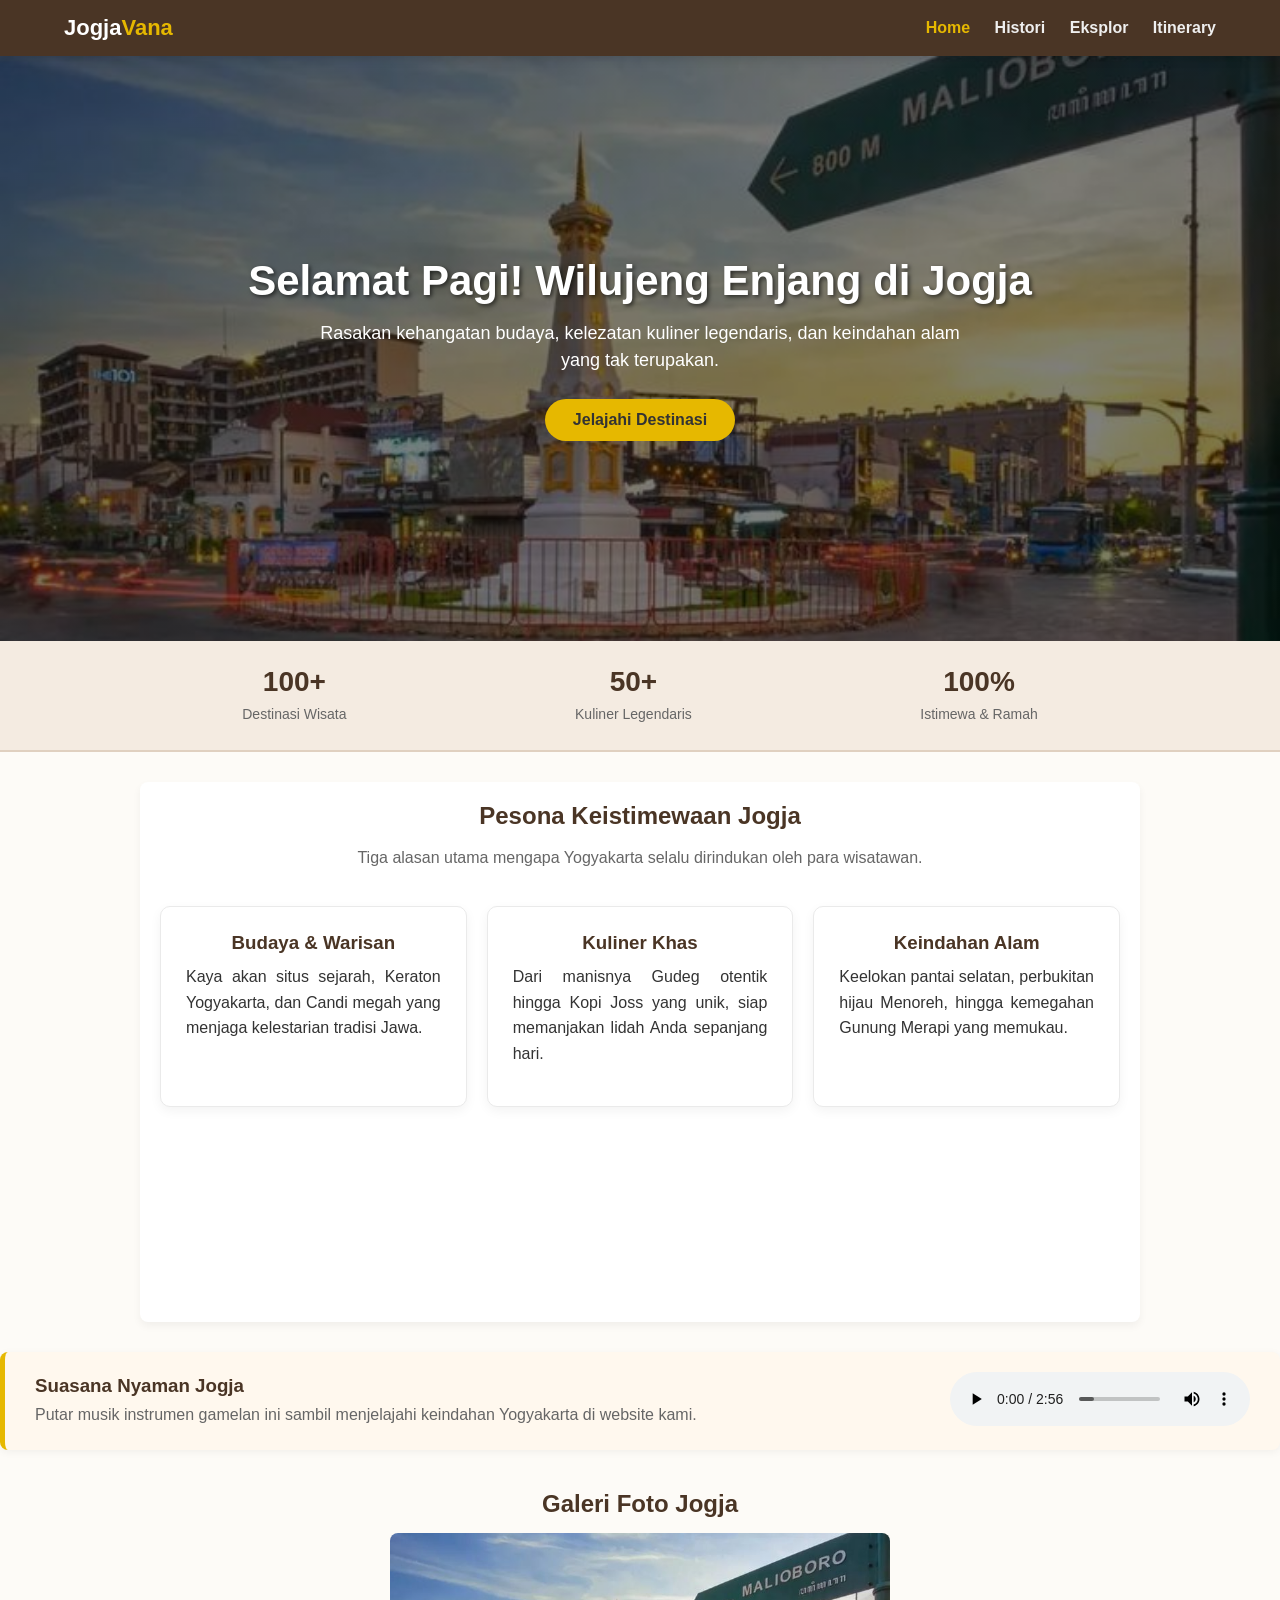
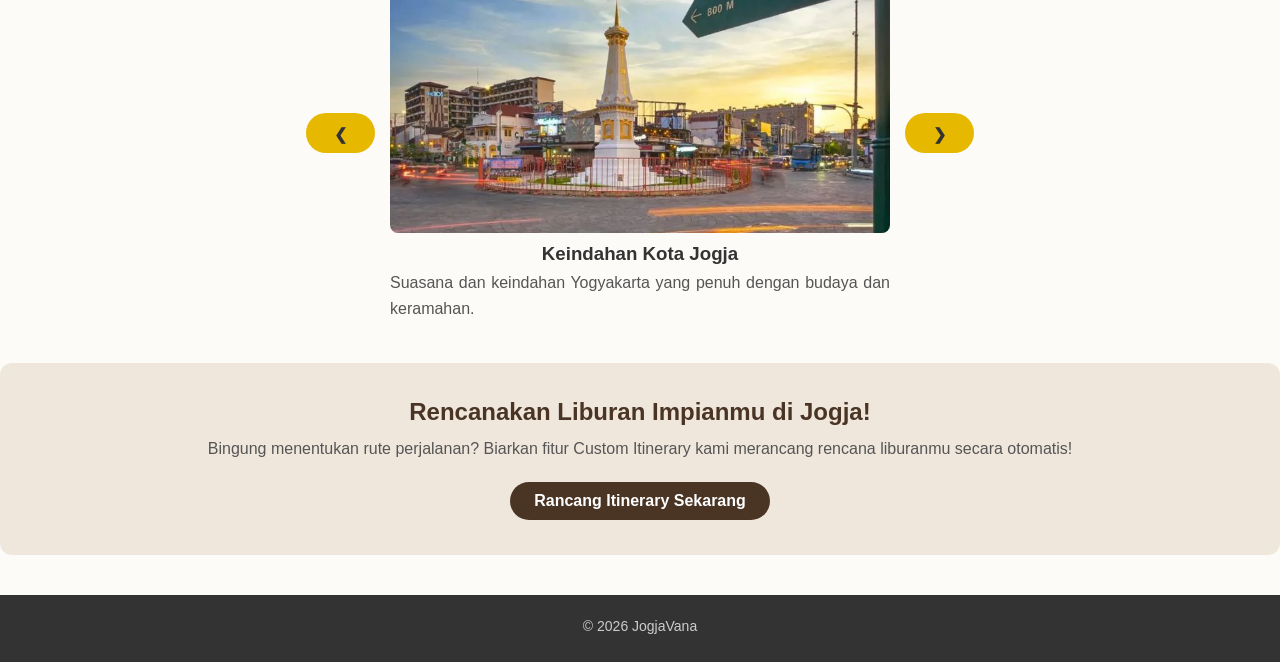
==== index.html @ e0a1c932 "Upload project jogjavana" ====
<!DOCTYPE html>
<html lang="id">
<head>
    <meta charset="UTF-8">
    <meta name="viewport" content="width=device-width, initial-scale=1.0">
    <title>Jogjavana - Beranda</title>
    <link rel="stylesheet" href="css/style.css">
</head>
<body>
    <header>
        <div class="logo">Jogja<span>Vana</span></div>
        <nav>
            <a href="index.html" class="active">Home</a>
            <a href="sejarah.html">Histori</a>
            <a href="eksplor.html">Eksplor</a>
            <a href="itinerary.html">Itinerary</a>
        </nav>
    </header>

    <section class="hero">
        <div class="hero-content">
           <h1 id="salamOtomatic">Selamat Datang di Jogja</h1>
            <p>Rasakan kehangatan budaya, kelezatan kuliner legendaris, dan keindahan alam yang tak terupakan.</p>
            <a href="eksplor.html" class="btn-primary">Jelajahi Destinasi</a>
        </div>
    </section>

    <section class="stats-bar">
        <div class="stat-item">
            <h3>100+</h3>
            <p>Destinasi Wisata</p>
        </div>
        <div class="stat-item">
            <h3>50+</h3>
            <p>Kuliner Legendaris</p>
        </div>
        <div class="stat-item">
            <h3>100%</h3>
            <p>Istimewa & Ramah</p>
        </div>
    </section>

    <main class="container">

    <section class="section-title" style="text-align: center;">
        <h2>Pesona Keistimewaan Jogja</h2>
        <p>Tiga alasan utama mengapa Yogyakarta selalu dirindukan oleh para wisatawan.</p>
    </section>

    <!-- Pembungkus Grid Kartu -->
    <div class="features-grid">
        <div class="feature-card" style="text-align: center;">
            <h3>Budaya & Warisan</h3>
            <p>Kaya akan situs sejarah, Keraton Yogyakarta, dan Candi megah yang menjaga kelestarian tradisi Jawa.</p>
        </div>

        <div class="feature-card" style="text-align: center;">
            <h3>Kuliner Khas</h3>
            <p>Dari manisnya Gudeg otentik hingga Kopi Joss yang unik, siap memanjakan lidah Anda sepanjang hari.</p>
        </div>

        <div class="feature-card" style="text-align: center;">
            <h3>Keindahan Alam</h3>
            <p>Keelokan pantai selatan, perbukitan hijau Menoreh, hingga kemegahan Gunung Merapi yang memukau.</p>
        </div>
    </div>

</main>

        <section class="audio-widget">
            <div class="audio-info">
                <h3>Suasana Nyaman Jogja</h3>
                <p align="center">Putar musik instrumen gamelan ini sambil menjelajahi keindahan Yogyakarta di website kami.</p>
            </div>
            <div class="audio-player">
                <audio controls>
                    <source src="assets/audio/gamelan.mp3" type="audio/mpeg">
                    Browser Anda tidak mendukung elemen audio.
                </audio>
            </div>
        </section>

<section class="slider-section" style="text-align: center; margin: 30px 0;">
    <h2>Galeri Foto Jogja</h2>

    <!-- Wrapper utama slider -->
    <div class="slider-wrapper" style="display: flex; align-items: center; justify-content: center; gap: 15px;">

        <!-- Tombol Kiri -->
        <button onclick="geserGambar(-1)" class="btn-primary" style="height: 40px;">❮</button>

        <div style="width: 100%; max-width: 500px;">
            <img id="sliderImage" src="jogja.jpg" alt="Foto Wisata"
                 style="width: 100%; height: 300px; object-fit: cover; border-radius: 8px; display: block;">

            <!-- biar g geser -->
            <div style="min-height: 90px; margin-top: 10px;">
                <h3 id="sliderTitle" style="margin: 5px 0;">Keindahan Kota Jogja</h3>
                <p id="sliderDescription" style="margin: 0; color: #555;">
                    Suasana dan keindahan Yogyakarta yang penuh dengan budaya dan keramahan.
                </p>
            </div>
        </div>

        <!-- Tombol Kanan -->
        <button onclick="geserGambar(1)" class="btn-primary" style="height: 40px;">❯</button>

    </div>
</section>
        <section class="cta-banner">
            <h2>Rencanakan Liburan Impianmu di Jogja!</h2>
            <p>Bingung menentukan rute perjalanan? Biarkan fitur Custom Itinerary kami merancang rencana liburanmu secara otomatis!</p>
            <a href="itinerary.html" class="btn-secondary">Rancang Itinerary Sekarang</a>
        </section>

    </main>

    <footer>
        <div class="footer-content">
            <p>&copy; 2026 JogjaVana</p>
        </div>
    </footer>
<script src="js/script.js"></script>
</body>
</html>
---- css/style.css ----
* {
    margin: 0;
    padding: 0;
    box-sizing: border-box;
    font-family: 'Segoe UI', Tahoma, Geneva, Verdana, sans-serif;
}

body {
    background-color: #Fdfbf7;
    color: #333;
}

header {
    background-color: #4A3525;
    padding: 15px 5%;
    display: flex;
    justify-content: space-between;
    align-items: center;
    box-shadow: 0 2px 10px rgba(0,0,0,0.15);
    position: sticky;
    top: 0;
    z-index: 100;
}

.logo {
    color: #FFF;
    font-size: 22px;
    font-weight: bold;
}

.logo span {
    color: #E6B800; /* Warna emas */
}

header nav a {
    color: #EFEFEF;
    text-decoration: none;
    margin-left: 20px;
    font-size: 16px;
    font-weight: 600;
    transition: color 0.3s;
}

header nav a:hover, header nav a.active {
    color: #E6B800;
}

.hero {
    background: linear-gradient(rgba(0, 0, 0, 0.5), rgba(0, 0, 0, 0.5)),
                url('../assets/images/jogja.jpg') center/cover no-repeat;
    height: 65vh;
    display: flex;
    justify-content: center;
    align-items: center;
    text-align: center;
    color: white;
    padding: 0 20px;
}

.hero-content h1 {
    font-size: 42px;
    margin-bottom: 15px;
    color: #FFF;
    text-shadow: 2px 2px 4px rgba(0,0,0,0.6);
}

.hero-content p {
    font-size: 18px;
    max-width: 650px;
    margin: 0 auto 25px auto;
    line-height: 1.5;
    text-align: center;
}

.btn-primary {
    background-color: #E6B800;
    color: #333;
    padding: 12px 28px;
    text-decoration: none;
    font-weight: bold;
    border-radius: 25px;
    transition: background 0.3s, transform 0.2s;
    display: inline-block;
}

.btn-primary:hover {
    background-color: #FFD700;
    transform: translateY(-3px);
}

.btn-secondary {
    background-color: #4A3525;
    color: white;
    padding: 10px 24px;
    text-decoration: none;
    font-weight: bold;
    border-radius: 20px;
    display: inline-block;
    transition: background 0.3s;
}

.btn-secondary:hover {
    background-color: #332419;
}

.stats-bar {
    background-color: #F4EBE1;
    display: flex;
    justify-content: space-around;
    padding: 25px 10%;
    border-bottom: 2px solid #E0D0C0;
    text-align: center;
}

.stat-item h3 {
    font-size: 28px;
    color: #4A3525;
    margin-bottom: 5px;
}

.stat-item p {
    font-size: 14px;
    color: #666;
    margin: 0;
}

main, .container {
    max-width: 1000px;
    margin: 30px auto;
    padding: 20px;
    background-color: white;
    border-radius: 8px;
    box-shadow: 0 4px 8px rgba(0,0,0,0.05);
    min-height: 60vh;
}

h1, h2 {
    color: #4A3525;
    margin-bottom: 15px;
    text-align: center;
}

p {
    line-height: 1.6;
    margin-bottom: 15px;
    text-align: justify;
}

.section-title {
    text-align: center;
    margin-bottom: 35px;
}

.section-title p {
    color: #666;
    text-align: center;
}

.features-grid {
    display: flex;
    gap: 20px;
    justify-content: space-between;
    margin-bottom: 40px;
}

.feature-card {
    background-color: #FFF;
    border: 1px solid #EAEAEA;
    padding: 25px;
    border-radius: 10px;
    text-align: center;
    flex: 1;
    box-shadow: 0 4px 12px rgba(0,0,0,0.05);
    transition: transform 0.3s, box-shadow 0.3s;
}

.feature-card:hover {
    transform: translateY(-8px);
    box-shadow: 0 8px 20px rgba(0,0,0,0.1);
}

.feature-card h3 {
    margin-bottom: 10px;
    color: #4A3525;
}

.audio-widget {
    background: #FFF8EE;
    border-left: 5px solid #E6B800;
    padding: 20px 30px;
    border-radius: 8px;
    display: flex;
    justify-content: space-between;
    align-items: center;
    margin-bottom: 40px;
    box-shadow: 0 2px 8px rgba(0,0,0,0.05);
}

.audio-info h3 {
    margin-bottom: 5px;
    color: #4A3525;
    text-align: left;
}

.audio-info p {
    color: #666;
    margin: 0;
    text-align: left;
}

.cta-banner {
    background-color: #EFE6DC;
    border-radius: 12px;
    padding: 35px;
    text-align: center;
    margin-bottom: 20px;
}

.cta-banner h2 {
    color: #4A3525;
    margin-bottom: 10px;
}

.cta-banner p {
    text-align: center;
    color: #555;
    margin-bottom: 20px;
}

.kumpulan-kartu {
    display: flex;
    flex-wrap: wrap;
    gap: 20px;
    justify-content: center;
}

.kartu {
    border: 1px solid #ddd;
    border-radius: 8px;
    width: 30%;
    padding: 15px;
    text-align: center;
    background-color: #fff;
    box-shadow: 0 2px 5px rgba(0,0,0,0.05);
}

.kartu img {
    width: 100%;
    height: 150px;
    object-fit: cover;
    border-radius: 5px;
    margin-bottom: 10px;
}

form {
    display: flex;
    flex-direction: column;
    max-width: 450px;
    margin: 0 auto;
    gap: 15px;
}

button {
    background-color: #4A3525;
    color: white;
    padding: 12px;
    border: none;
    border-radius: 5px;
    cursor: pointer;
    font-weight: bold;
    font-size: 16px;
    transition: background 0.3s;
}

button:hover {
    background-color: #332419;
}

#sliderImage {
    width: 100%;
    max-width: 600px;
    height: 350px;
    object-fit: cover;
    border-radius: 8px;
    margin-bottom: 10px;
}

.modal {
    display: none;
    position: fixed;
    top: 0;
    left: 0;
    width: 100%;
    height: 100%;
    background-color: rgba(0, 0, 0, 0.7);
    z-index: 1000;
    justify-content: center;
    align-items: center;
    overflow-y: auto;
    padding: 20px;
}

.modal-content {
    background-color: #fff;
    padding: 25px;
    border-radius: 10px;
    max-width: 650px;
    width: 100%;
    position: relative;
    max-height: 90vh;
    overflow-y: auto;
    box-shadow: 0 5px 15px rgba(0,0,0,0.3);
}

.close-btn {
    position: absolute;
    top: 15px;
    right: 20px;
    font-size: 28px;
    font-weight: bold;
    color: #4A3525;
    cursor: pointer;
}

.close-btn:hover {
    color: red;
}

.img-detail {
    width: 100%;
    height: 250px;
    object-fit: cover;
    border-radius: 8px;
    margin: 15px 0;
}

.info-detail {
    background-color: #fdfbf7;
    border-left: 4px solid #4A3525;
    padding: 12px;
    margin: 15px 0;
    border-radius: 4px;
}

.info-detail p {
    margin-bottom: 8px;
}

.search-bar {
    width: 100%;
    max-width: 500px;
    padding: 14px 20px;
    font-size: 16px;
    border: 2px solid #D1C2B4;
    border-radius: 30px;
    outline: none;
    transition: all 0.3s ease;
}

.search-bar:focus {
    border-color: #4A3525;
    box-shadow: 0 4px 12px rgba(74, 53, 37, 0.15);
}

.map-container {
    margin-top: 10px;
    border-radius: 8px;
    overflow: hidden;
    border: 1px solid #ccc;
}

footer {
    background-color: #333;
    color: white;
    text-align: center;
    padding: 20px 0;
    margin-top: 40px;
}

.footer-content p {
    text-align: center;
    margin-bottom: 5px;
    font-size: 14px;
    color: #ccc;
}

/* Tombol Melompat ke Kategori */
.sub-nav {
    display: flex;
    justify-content: center;
    gap: 10px;
    flex-wrap: wrap;
    margin-bottom: 35px;
    background-color: #F8F3ED;
    padding: 15px;
    border-radius: 8px;
}

.sub-btn {
    background-color: #FFF;
    color: #4A3525;
    text-decoration: none;
    padding: 8px 16px;
    border-radius: 20px;
    font-size: 14px;
    font-weight: bold;
    border: 1px solid #D1C2B4;
    transition: all 0.3s ease;
}

.sub-btn:hover {
    background-color: #4A3525;
    color: #FFF;
    border-color: #4A3525;
}

.badge {
    position: absolute;
    top: 10px;
    right: 10px;
    background-color: #E6B800;
    color: #333;
    font-size: 11px;
    font-weight: bold;
    padding: 4px 8px;
    border-radius: 4px;
}

.form-itinerary {
    display: flex;
    flex-direction: column;
    gap: 22px;
    max-width: 680px;
    margin: 0 auto;
    background-color: #F8F3ED;
    padding: 35px 40px;
    border-radius: 14px;
    border: 1px solid #E0D0C0;
    box-shadow: 0 6px 20px rgba(74, 53, 37, 0.06);
}

.form-group {
    display: flex;
    flex-direction: column;
    gap: 8px;
    text-align: left;
}

.form-group label {
    font-weight: 600;
    color: #4A3525;
    font-size: 15px;
}

/* Mempercantik kotak input & select di dalam form */
.form-itinerary select,
.form-itinerary input[type="number"] {
    width: 100%;
    padding: 12px 16px;
    background-color: #FFFFFF;
    border: 1px solid #D1C2B4;
    border-radius: 8px; /* Bikin sudut kotaknya melengkung rapi */
    font-size: 15px;
    color: #333;
    outline: none;
    transition: all 0.3s ease;
}

/* Efek saat kotak input/select diklik (Fokus) */
.form-itinerary select:focus,
.form-itinerary input[type="number"]:focus {
    border-color: #4A3525;
    box-shadow: 0 0 0 3px rgba(74, 53, 37, 0.12);
}

/* Mempercantik tombol submit di dalam form itinerary */
.form-itinerary button[type="submit"] {
    background-color: #E6B800;
    color: #333;
    padding: 14px;
    font-size: 16px;
    font-weight: bold;
    border: none;
    border-radius: 8px;
    cursor: pointer;
    margin-top: 10px;
    transition: background 0.3s, transform 0.2s, box-shadow 0.2s;
    box-shadow: 0 4px 12px rgba(230, 184, 0, 0.3);
}

.form-itinerary button[type="submit"]:hover {
    background-color: #FFD700;
    transform: translateY(-2px);
    box-shadow: 0 6px 15px rgba(230, 184, 0, 0.4);
}

.hasil-itinerary {
    margin-top: 40px;
    padding-top: 25px;
    border-top: 2px dashed #E0D0C0;
}

.hasil-itinerary h3 {
    text-align: center;
    color: #4A3525;
    margin-bottom: 25px;
}

.hari-box {
    background-color: #FFFFFF;
    border-left: 5px solid #E6B800;
    padding: 20px;
    border-radius: 8px;
    margin-bottom: 20px;
    box-shadow: 0 3px 10px rgba(0,0,0,0.05);
}

.hari-box h4 {
    color: #4A3525;
    margin-bottom: 12px;
    font-size: 18px;
    text-align: left;
}

.hari-box ul {
    list-style-type: none;
    padding-left: 0;
}

.hari-box ul li {
    padding: 8px 0;
    border-bottom: 1px solid #F0F0F0;
    color: #444;
    text-align: left;
}

.hari-box ul li:last-child {
    border-bottom: none;
}

.budget-box {
    background-color: #4A3525;
    color: #FFF;
    padding: 18px 20px;
    border-radius: 8px;
    text-align: center;
    margin-top: 20px;
}

.budget-box p {
    color: #FFF;
    margin: 0;
    text-align: center;
}


input[type="number"] {
    padding: 12px;
    border: 1px solid #ccc;
    border-radius: 5px;
    font-size: 14px;
}

/* Hero Sejarah */
.hero-sejarah {
    background: linear-gradient(rgba(74, 53, 37, 0.75), rgba(74, 53, 37, 0.85)), url('../assets/images/candi\ prambanan.jpg') center/cover no-repeat;
    color: #FFF;
    padding: 70px 20px;
    text-align: center;
    margin-bottom: 40px;
}

.hero-sejarah h1 {
    font-size: 32px;
    margin-bottom: 12px;
    color: #E6B800;
}

.hero-sejarah p {
    font-size: 16px;
    max-width: 700px;
    margin: 0 auto;
    line-height: 1.6;
}

/* Highlight Cards */
.info-card-grid {
    display: grid;
    grid-template-columns: repeat(auto-fit, minmax(250px, 1fr));
    gap: 20px;
    margin-bottom: 50px;
}

.info-card {
    background-color: #FFF8EE;
    border: 1px solid #E0D0C0;
    border-radius: 10px;
    padding: 25px 20px;
    text-align: center;
    box-shadow: 0 4px 10px rgba(0,0,0,0.03);
    transition: transform 0.3s ease;
}

.info-card:hover {
    transform: translateY(-5px);
}

.card-icon {
    font-size: 36px;
    margin-bottom: 10px;
}

.info-card h3 {
    color: #4A3525;
    margin-bottom: 10px;
}

.info-card p {
    font-size: 14px;
    color: #555;
    line-height: 1.5;
}

/* Timeline Vertical */
.timeline-section {
    margin-bottom: 60px;
}

.timeline {
    position: relative;
    max-width: 800px;
    margin: 40px auto 0 auto;
}

.timeline::after {
    content: '';
    position: absolute;
    width: 4px;
    background-color: #E6B800;
    top: 0;
    bottom: 0;
    left: 50%;
    margin-left: -2px;
}

.timeline-item {
    padding: 10px 30px;
    position: relative;
    width: 50%;
    box-sizing: border-box;
}

.timeline-item.left {
    left: 0;
    text-align: right;
}

.timeline-item.right {
    left: 50%;
    text-align: left;
}

.timeline-dot {
    position: absolute;
    width: 16px;
    height: 16px;
    right: -8px;
    background-color: #4A3525;
    border: 3px solid #E6B800;
    top: 20px;
    border-radius: 50%;
    z-index: 1;
}

.timeline-item.right .timeline-dot {
    left: -8px;
}

.timeline-content {
    padding: 20px;
    background-color: #FFFFFF;
    border-radius: 8px;
    border: 1px solid #E0D0C0;
    box-shadow: 0 4px 12px rgba(0,0,0,0.05);
}

.timeline-date {
    display: inline-block;
    font-weight: bold;
    color: #E6B800;
    background-color: #4A3525;
    padding: 4px 10px;
    border-radius: 4px;
    font-size: 12px;
    margin-bottom: 10px;
}

.timeline-content h3 {
    color: #4A3525;
    margin-bottom: 8px;
    font-size: 18px;
}

.timeline-content p {
    color: #555;
    font-size: 14px;
    line-height: 1.5;
}

/* Video Player Wrapper */
.video-section {
    background-color: #F8F3ED;
    padding: 40px 20px;
    border-radius: 12px;
    border: 1px solid #E0D0C0;
    margin-bottom: 50px;
}

.video-wrapper {
    max-width: 750px;
    margin: 25px auto 0 auto;
    background-color: #000;
    border-radius: 10px;
    overflow: hidden;
    box-shadow: 0 8px 20px rgba(0,0,0,0.15);
}

.video-wrapper video {
    width: 100%;
    height: auto;
    display: block;
}

.video-caption {
    background-color: #FFFFFF;
    padding: 15px 20px;
    text-align: left;
    border-top: 2px solid #E6B800;
}

.video-caption p {
    color: #4A3525;
    font-size: 14px;
    margin: 0;
    line-height: 1.5;
}

/* Responsif untuk Layar HP/Tablet */
@media (max-width: 768px) {
    .timeline::after {
        left: 20px;
    }

    .timeline-item {
        width: 100%;
        padding-left: 50px;
        padding-right: 10px;
    }

    .timeline-item.left,
    .timeline-item.right {
        left: 0;
        text-align: left;
    }

    .timeline-dot,
    .timeline-item.right .timeline-dot {
        left: 10px;
    }
}
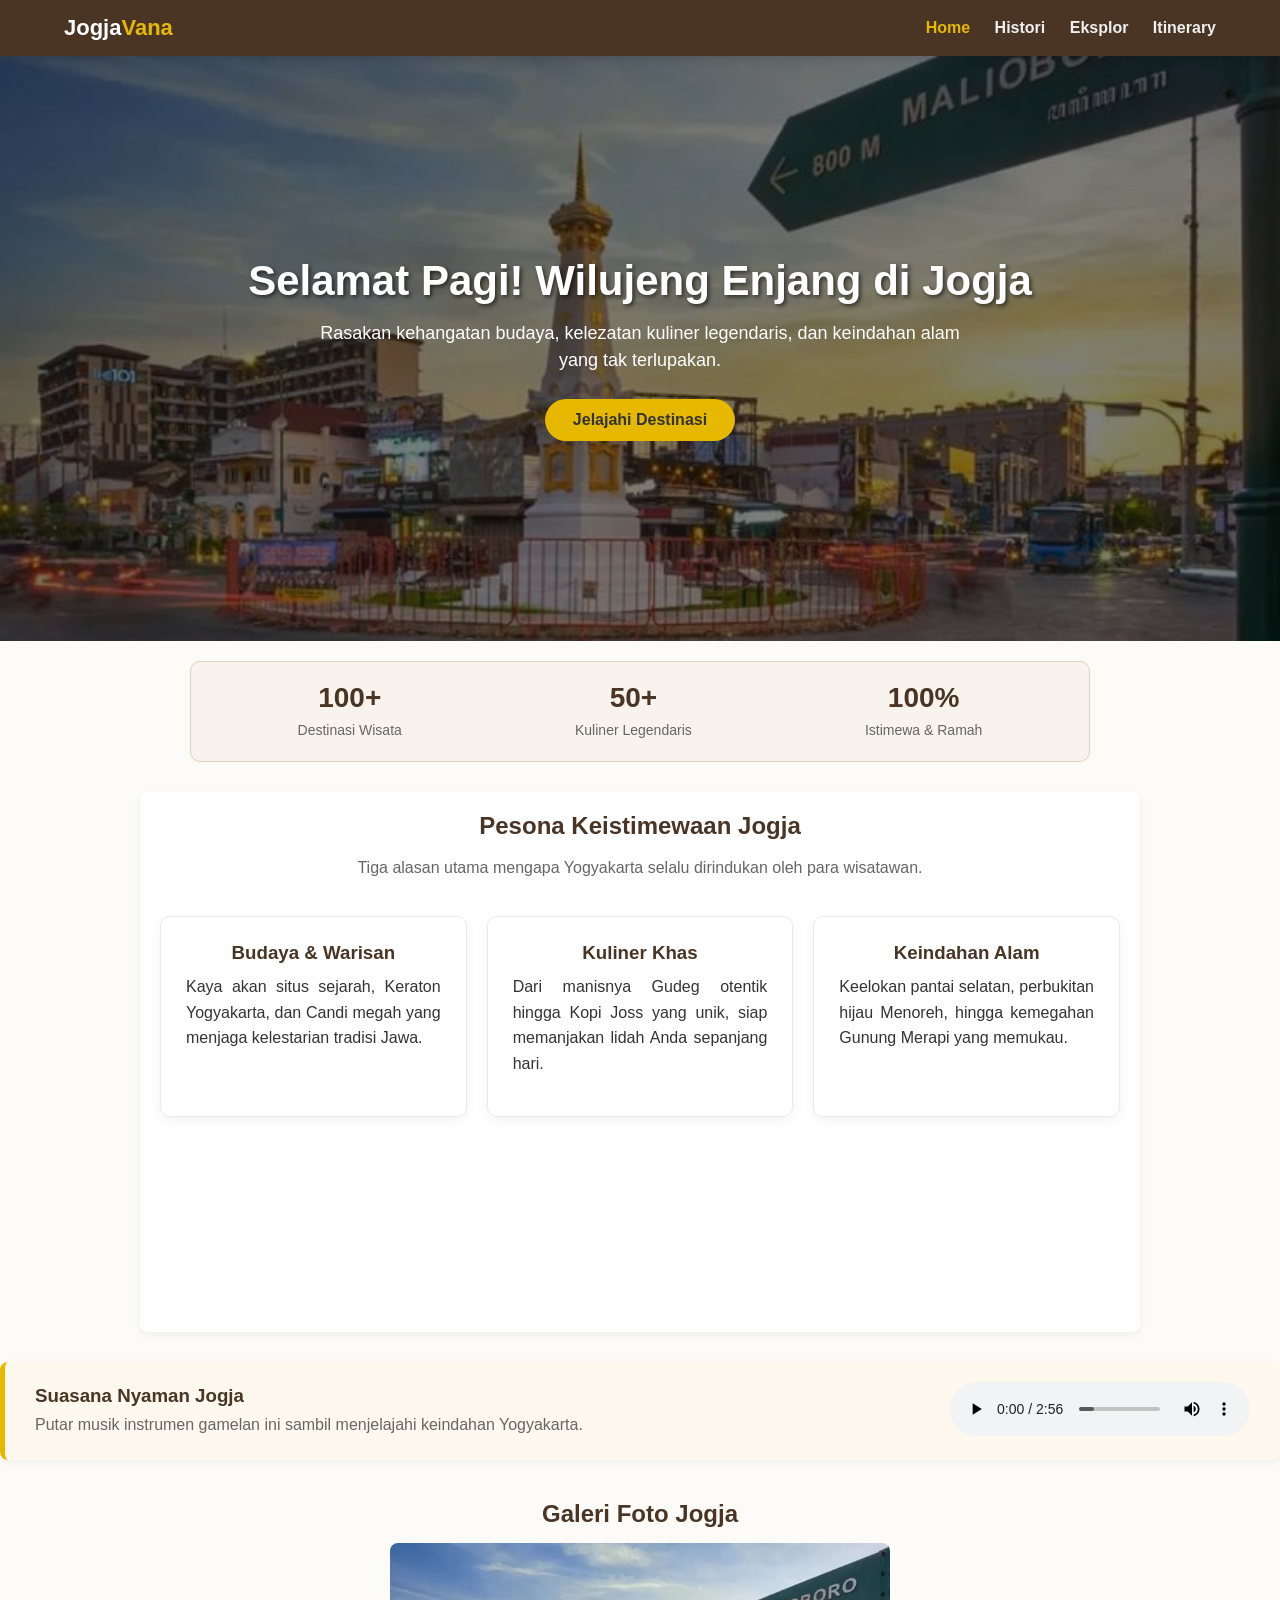
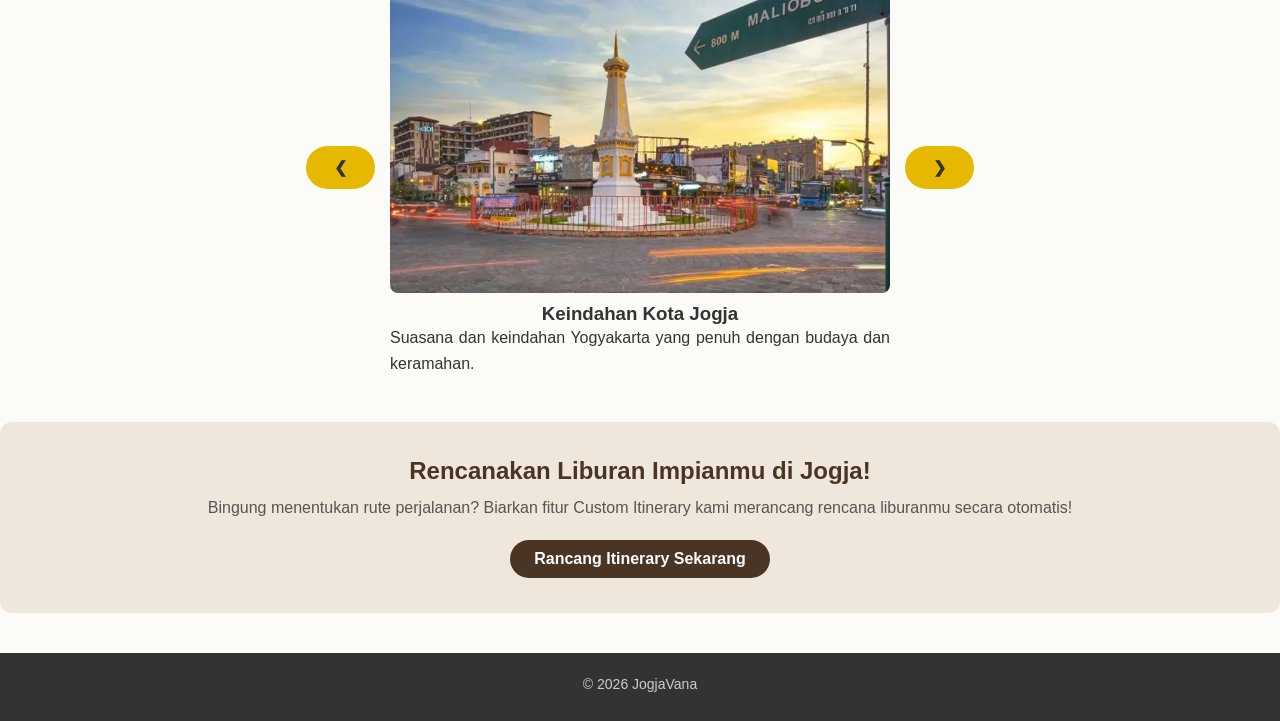
==== commit 7fd105af: "mobile" ====
--- a/index.html
+++ b/index.html
@@ -3,13 +3,21 @@
 <head>
     <meta charset="UTF-8">
     <meta name="viewport" content="width=device-width, initial-scale=1.0">
-    <title>Jogjavana - Beranda</title>
+    <title>JogjaVana - Beranda</title>
     <link rel="stylesheet" href="css/style.css">
 </head>
 <body>
     <header>
         <div class="logo">Jogja<span>Vana</span></div>
-        <nav>
+
+        <!-- Tombol Hamburger untuk Mobile -->
+        <div class="menu-toggle" id="mobile-menu" onclick="toggleMenu()">
+            <span></span>
+            <span></span>
+            <span></span>
+        </div>
+
+        <nav id="nav-menu">
             <a href="index.html" class="active">Home</a>
             <a href="sejarah.html">Histori</a>
             <a href="eksplor.html">Eksplor</a>
@@ -19,8 +27,8 @@
 
     <section class="hero">
         <div class="hero-content">
-           <h1 id="salamOtomatic">Selamat Datang di Jogja</h1>
-            <p>Rasakan kehangatan budaya, kelezatan kuliner legendaris, dan keindahan alam yang tak terupakan.</p>
+            <h1 id="salamOtomatic">Selamat Datang di Jogja</h1>
+            <p>Rasakan kehangatan budaya, kelezatan kuliner legendaris, dan keindahan alam yang tak terlupakan.</p>
             <a href="eksplor.html" class="btn-primary">Jelajahi Destinasi</a>
         </div>
     </section>
@@ -41,85 +49,76 @@
     </section>
 
     <main class="container">
+        <section class="section-title" style="text-align: center;">
+            <h2>Pesona Keistimewaan Jogja</h2>
+            <p>Tiga alasan utama mengapa Yogyakarta selalu dirindukan oleh para wisatawan.</p>
+        </section>
 
-    <section class="section-title" style="text-align: center;">
-        <h2>Pesona Keistimewaan Jogja</h2>
-        <p>Tiga alasan utama mengapa Yogyakarta selalu dirindukan oleh para wisatawan.</p>
+        <!-- Pembungkus Grid Kartu -->
+        <div class="features-grid">
+            <div class="feature-card" style="text-align: center;">
+                <h3>Budaya & Warisan</h3>
+                <p>Kaya akan situs sejarah, Keraton Yogyakarta, dan Candi megah yang menjaga kelestarian tradisi Jawa.</p>
+            </div>
+
+            <div class="feature-card" style="text-align: center;">
+                <h3>Kuliner Khas</h3>
+                <p>Dari manisnya Gudeg otentik hingga Kopi Joss yang unik, siap memanjakan lidah Anda sepanjang hari.</p>
+            </div>
+
+            <div class="feature-card" style="text-align: center;">
+                <h3>Keindahan Alam</h3>
+                <p>Keelokan pantai selatan, perbukitan hijau Menoreh, hingga kemegahan Gunung Merapi yang memukau.</p>
+            </div>
+        </div>
+    </main>
+
+    <section class="audio-widget">
+        <div class="audio-info">
+            <h3>Suasana Nyaman Jogja</h3>
+            <p style="text-align: center;">Putar musik instrumen gamelan ini sambil menjelajahi keindahan Yogyakarta.</p>
+        </div>
+        <div class="audio-player">
+            <audio controls>
+                <source src="assets/audio/gamelan.mp3" type="audio/mpeg">
+                Browser Anda tidak mendukung elemen audio.
+            </audio>
+        </div>
     </section>
 
-    <!-- Pembungkus Grid Kartu -->
-    <div class="features-grid">
-        <div class="feature-card" style="text-align: center;">
-            <h3>Budaya & Warisan</h3>
-            <p>Kaya akan situs sejarah, Keraton Yogyakarta, dan Candi megah yang menjaga kelestarian tradisi Jawa.</p>
+    <section class="slider-section" style="text-align: center; margin: 30px 0;">
+        <h2>Galeri Foto Jogja</h2>
+
+        <!-- Wrapper utama slider -->
+        <div class="slider-wrapper">
+            <!-- Tombol Kiri -->
+            <button onclick="geserGambar(-1)" class="btn-primary">❮</button>
+
+            <div class="slider-container-img">
+                <img id="sliderImage" src="assets/images/jogja.jpg" alt="Foto Wisata">
+                <div class="slider-caption">
+                    <h3 id="sliderTitle">Keindahan Kota Jogja</h3>
+                    <p id="sliderDescription">Suasana dan keindahan Yogyakarta yang penuh dengan budaya dan keramahan.</p>
+                </div>
+            </div>
+
+            <!-- Tombol Kanan -->
+            <button onclick="geserGambar(1)" class="btn-primary">❯</button>
         </div>
+    </section>
 
-        <div class="feature-card" style="text-align: center;">
-            <h3>Kuliner Khas</h3>
-            <p>Dari manisnya Gudeg otentik hingga Kopi Joss yang unik, siap memanjakan lidah Anda sepanjang hari.</p>
-        </div>
-
-        <div class="feature-card" style="text-align: center;">
-            <h3>Keindahan Alam</h3>
-            <p>Keelokan pantai selatan, perbukitan hijau Menoreh, hingga kemegahan Gunung Merapi yang memukau.</p>
-        </div>
-    </div>
-
-</main>
-
-        <section class="audio-widget">
-            <div class="audio-info">
-                <h3>Suasana Nyaman Jogja</h3>
-                <p align="center">Putar musik instrumen gamelan ini sambil menjelajahi keindahan Yogyakarta di website kami.</p>
-            </div>
-            <div class="audio-player">
-                <audio controls>
-                    <source src="assets/audio/gamelan.mp3" type="audio/mpeg">
-                    Browser Anda tidak mendukung elemen audio.
-                </audio>
-            </div>
-        </section>
-
-<section class="slider-section" style="text-align: center; margin: 30px 0;">
-    <h2>Galeri Foto Jogja</h2>
-
-    <!-- Wrapper utama slider -->
-    <div class="slider-wrapper" style="display: flex; align-items: center; justify-content: center; gap: 15px;">
-
-        <!-- Tombol Kiri -->
-        <button onclick="geserGambar(-1)" class="btn-primary" style="height: 40px;">❮</button>
-
-        <div style="width: 100%; max-width: 500px;">
-            <img id="sliderImage" src="jogja.jpg" alt="Foto Wisata"
-                 style="width: 100%; height: 300px; object-fit: cover; border-radius: 8px; display: block;">
-
-            <!-- biar g geser -->
-            <div style="min-height: 90px; margin-top: 10px;">
-                <h3 id="sliderTitle" style="margin: 5px 0;">Keindahan Kota Jogja</h3>
-                <p id="sliderDescription" style="margin: 0; color: #555;">
-                    Suasana dan keindahan Yogyakarta yang penuh dengan budaya dan keramahan.
-                </p>
-            </div>
-        </div>
-
-        <!-- Tombol Kanan -->
-        <button onclick="geserGambar(1)" class="btn-primary" style="height: 40px;">❯</button>
-
-    </div>
-</section>
-        <section class="cta-banner">
-            <h2>Rencanakan Liburan Impianmu di Jogja!</h2>
-            <p>Bingung menentukan rute perjalanan? Biarkan fitur Custom Itinerary kami merancang rencana liburanmu secara otomatis!</p>
-            <a href="itinerary.html" class="btn-secondary">Rancang Itinerary Sekarang</a>
-        </section>
-
-    </main>
+    <section class="cta-banner">
+        <h2>Rencanakan Liburan Impianmu di Jogja!</h2>
+        <p>Bingung menentukan rute perjalanan? Biarkan fitur Custom Itinerary kami merancang rencana liburanmu secara otomatis!</p>
+        <a href="itinerary.html" class="btn-secondary">Rancang Itinerary Sekarang</a>
+    </section>
 
     <footer>
         <div class="footer-content">
             <p>&copy; 2026 JogjaVana</p>
         </div>
     </footer>
-<script src="js/script.js"></script>
+
+    <script src="js/script.js"></script>
 </body>
 </html>
--- a/css/style.css
+++ b/css/style.css
@@ -767,4 +767,186 @@
     .timeline-item.right .timeline-dot {
         left: 10px;
     }
+}
+
+@media (max-width: 768px) {
+    /* Atur ulang container utama atau form agar tidak terpotong */
+    .form-itinerary {
+        max-width: 100% !important;
+        padding: 20px 15px !important;
+        margin: 15px;
+        box-sizing: border-box;
+    }
+
+    /* Penyesuaian ukuran font form agar tidak terlalu besar di HP */
+    .form-group label {
+        font-size: 14px;
+    }
+
+    /* Mencegah auto-zoom yang mengganggu di browser HP (iOS) */
+    .form-itinerary select,
+    .form-itinerary input[type="number"] {
+        font-size: 16px;
+        padding: 10px 12px;
+    }
+
+    /* Jika ada galeri/grid katalog wisata, ubah jadi 1 kolom ke bawah */
+    .grid-destinasi,
+    .catalog-container,
+    .card-container {
+        grid-template-columns: 1fr !important;
+        gap: 15px;
+        padding: 10px;
+    }
+
+    /* Penyesuaian ukuran judul utama agar pas di layar kecil */
+    h1 {
+        font-size: 24px !important;
+    }
+
+    h2 {
+        font-size: 20px !important;
+    }
+}
+
+/* Untuk layar HP yang ukurannya lebih kecil lagi (maksimal 480px) */
+@media (max-width: 480px) {
+    body {
+        padding: 0;
+    }
+
+    .form-itinerary {
+        padding: 15px 10px !important;
+        border-radius: 8px;
+    }
+
+    /* Tombol utama dibuat selebar layar biar gampang dipencet */
+    .form-itinerary button[type="submit"] {
+        padding: 12px;
+        font-size: 15px;
+    }
+}
+
+/* ==========================================
+   NAVBAR & HAMBURGER MENU MOBILE
+   ========================================== */
+.menu-toggle {
+    display: none;
+    flex-direction: column;
+    cursor: pointer;
+    gap: 5px;
+}
+
+.menu-toggle span {
+    width: 28px;
+    height: 3px;
+    background-color: #ffffff;
+    border-radius: 2px;
+    transition: 0.3s ease;
+}
+
+/* Penyesuaian Grid & Tampilan Utama */
+.features-grid {
+    display: grid;
+    grid-template-columns: repeat(3, 1fr);
+    gap: 20px;
+    margin: 30px 0;
+}
+
+.stats-bar {
+    display: flex;
+    justify-content: space-around;
+    background: #F8F3ED;
+    padding: 20px;
+    margin: 20px auto;
+    max-width: 900px;
+    border-radius: 10px;
+    border: 1px solid #E0D0C0;
+}
+
+.slider-wrapper {
+    display: flex;
+    align-items: center;
+    justify-content: center;
+    gap: 15px;
+    padding: 0 15px;
+}
+
+.slider-container-img {
+    width: 100%;
+    max-width: 500px;
+}
+
+.slider-container-img img {
+    width: 100%;
+    height: 250px;
+    object-fit: cover;
+    border-radius: 8px;
+    display: block;
+}
+
+/* ==========================================
+   MEDIA QUERY RESPONSIF UNTUK HP (MAX 768px)
+   ========================================== */
+@media (max-width: 768px) {
+    /* Munculkan Hamburger Menu di HP */
+    .menu-toggle {
+        display: flex;
+    }
+
+    /* Ubah Navigasi jadi Menu Dropdown Buka-Tutup */
+    header nav {
+        display: none; /* Sembunyikan secara default */
+        flex-direction: column;
+        position: absolute;
+        top: 100%;
+        left: 0;
+        width: 100%;
+        background-color: #4A3525; /* Warna tema kayu */
+        padding: 15px 0;
+        box-shadow: 0 6px 15px rgba(0, 0, 0, 0.2);
+        z-index: 1000;
+        text-align: center;
+    }
+
+    /* Class tambahan untuk memunculkan menu via JavaScript */
+    header nav.active-nav {
+        display: flex !important;
+    }
+
+    header nav a {
+        padding: 12px 0;
+        font-size: 16px;
+        display: block;
+        border-bottom: 1px solid rgba(255, 255, 255, 0.05);
+    }
+
+    /* Statistik bar disusun menurun ke bawah */
+    .stats-bar {
+        flex-direction: column;
+        gap: 15px;
+        text-align: center;
+        margin: 15px;
+    }
+
+    /* Fitur grid jadi 1 kolom */
+    .features-grid {
+        grid-template-columns: 1fr;
+        padding: 0 15px;
+    }
+
+    /* Slider foto disusun vertikal agar tombol tidak terpotong di HP */
+    .slider-wrapper {
+        flex-direction: column;
+        gap: 10px;
+    }
+
+    .slider-wrapper button {
+        width: 100%;
+        height: 45px;
+    }
+
+    .slider-container-img img {
+        height: 200px;
+    }
 }
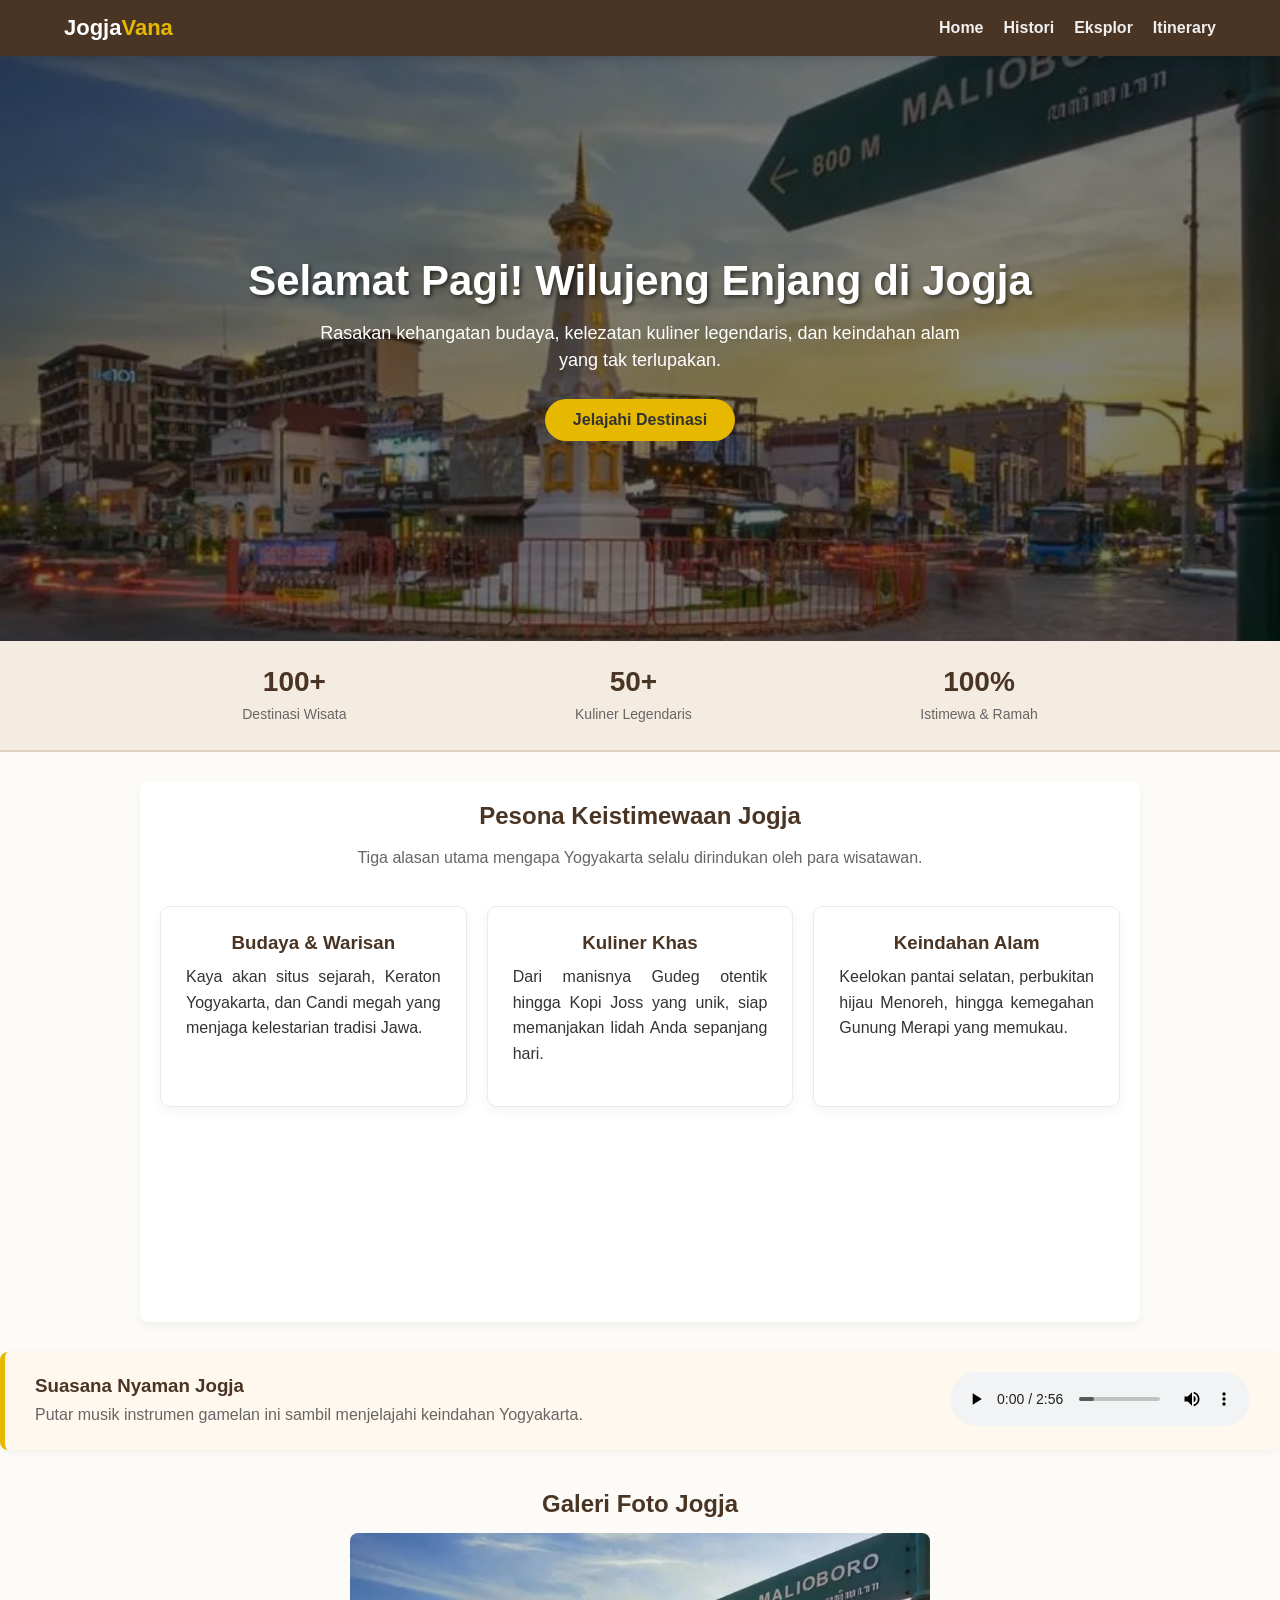
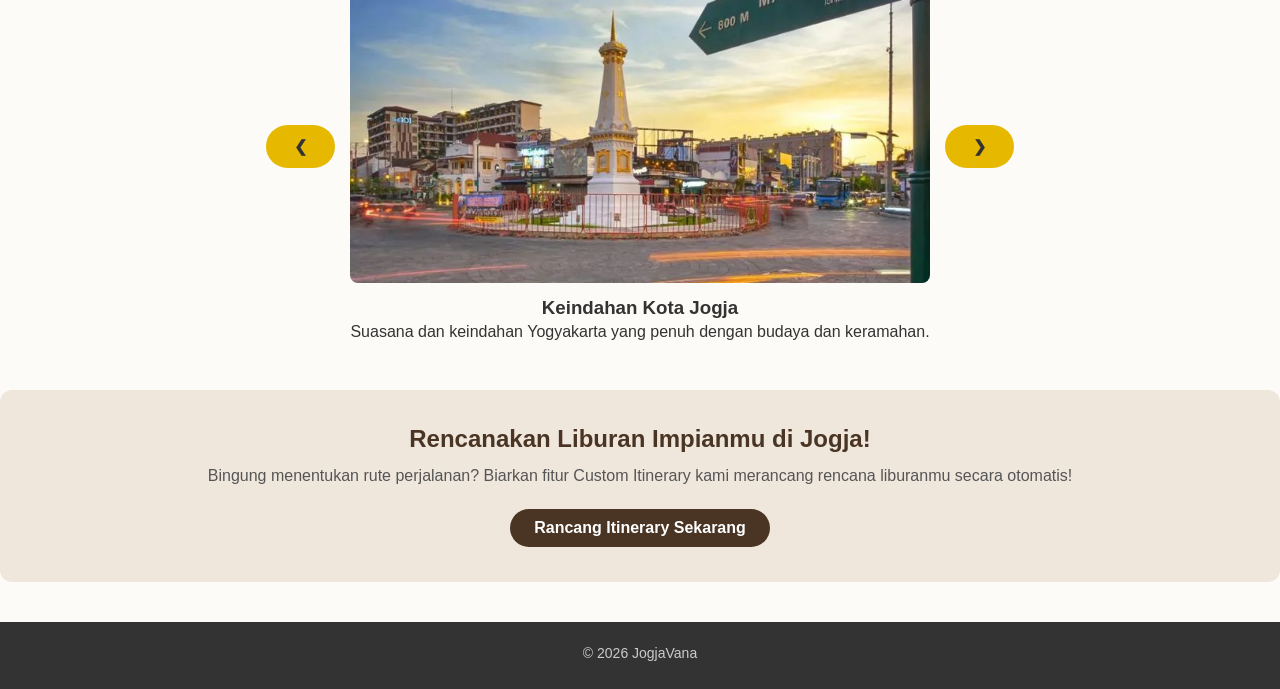
==== commit bc6a73b9: "css lgi" ====
--- a/index.html
+++ b/index.html
@@ -8,23 +8,22 @@
 </head>
 <body>
     <header>
-        <div class="logo">Jogja<span>Vana</span></div>
+    <div class="logo">Jogja<span>Vana</span></div>
 
-        <!-- Tombol Hamburger untuk Mobile -->
-        <div class="menu-toggle" id="mobile-menu" onclick="toggleMenu()">
-            <span></span>
-            <span></span>
-            <span></span>
-        </div>
+    <!-- Tombol Hamburger (Wajib ada di setiap file HTML) -->
+    <div class="menu-toggle" id="mobile-menu" onclick="toggleMenu()">
+        <span></span>
+        <span></span>
+        <span></span>
+    </div>
 
-        <nav id="nav-menu">
-            <a href="index.html" class="active">Home</a>
-            <a href="sejarah.html">Histori</a>
-            <a href="eksplor.html">Eksplor</a>
-            <a href="itinerary.html">Itinerary</a>
-        </nav>
-    </header>
-
+    <nav id="nav-menu">
+        <a href="index.html">Home</a>
+        <a href="sejarah.html">Histori</a>
+        <a href="eksplor.html">Eksplor</a>
+        <a href="itinerary.html">Itinerary</a>
+    </nav>
+</header>
     <section class="hero">
         <div class="hero-content">
             <h1 id="salamOtomatic">Selamat Datang di Jogja</h1>
--- a/css/style.css
+++ b/css/style.css
@@ -1,3 +1,6 @@
+/* ==========================================
+   GAYA UTAMA & ASLI (TIDAK DIUBAH)
+   ========================================== */
 * {
     margin: 0;
     padding: 0;
@@ -19,7 +22,7 @@
     box-shadow: 0 2px 10px rgba(0,0,0,0.15);
     position: sticky;
     top: 0;
-    z-index: 100;
+    z-index: 1000;
 }
 
 .logo {
@@ -29,13 +32,17 @@
 }
 
 .logo span {
-    color: #E6B800; /* Warna emas */
+    color: #E6B800;
+}
+
+header nav {
+    display: flex;
+    gap: 20px;
 }
 
 header nav a {
     color: #EFEFEF;
     text-decoration: none;
-    margin-left: 20px;
     font-size: 16px;
     font-weight: 600;
     transition: color 0.3s;
@@ -43,6 +50,22 @@
 
 header nav a:hover, header nav a.active {
     color: #E6B800;
+}
+
+/* Tombol Hamburger (Untuk Semua Halaman di HP) */
+.menu-toggle {
+    display: none;
+    flex-direction: column;
+    cursor: pointer;
+    gap: 5px;
+}
+
+.menu-toggle span {
+    width: 28px;
+    height: 3px;
+    background-color: #ffffff;
+    border-radius: 2px;
+    transition: 0.3s ease;
 }
 
 .hero {
@@ -81,6 +104,8 @@
     border-radius: 25px;
     transition: background 0.3s, transform 0.2s;
     display: inline-block;
+    border: none;
+    cursor: pointer;
 }
 
 .btn-primary:hover {
@@ -122,6 +147,7 @@
     font-size: 14px;
     color: #666;
     margin: 0;
+    text-align: center;
 }
 
 main, .container {
@@ -227,6 +253,9 @@
     margin-bottom: 20px;
 }
 
+/* ==========================================
+   KARTU EKSPLOR (GAYA LAMA)
+   ========================================== */
 .kumpulan-kartu {
     display: flex;
     flex-wrap: wrap;
@@ -252,6 +281,9 @@
     margin-bottom: 10px;
 }
 
+/* ==========================================
+   FORM & ITINERARY (GAYA LAMA)
+   ========================================== */
 form {
     display: flex;
     flex-direction: column;
@@ -276,6 +308,14 @@
     background-color: #332419;
 }
 
+/* SLIDER FOTO BERANDA (DISAMPING, TIDAK ATAS-BAWAH) */
+.slider-wrapper {
+    display: flex;
+    align-items: center;
+    justify-content: center;
+    gap: 15px;
+}
+
 #sliderImage {
     width: 100%;
     max-width: 600px;
@@ -285,6 +325,9 @@
     margin-bottom: 10px;
 }
 
+/* ==========================================
+   MODAL DETAIL (GAYA LAMA)
+   ========================================== */
 .modal {
     display: none;
     position: fixed;
@@ -293,7 +336,7 @@
     width: 100%;
     height: 100%;
     background-color: rgba(0, 0, 0, 0.7);
-    z-index: 1000;
+    z-index: 2000;
     justify-content: center;
     align-items: center;
     overflow-y: auto;
@@ -355,6 +398,8 @@
     border-radius: 30px;
     outline: none;
     transition: all 0.3s ease;
+    display: block;
+    margin: 0 auto 20px auto;
 }
 
 .search-bar:focus {
@@ -369,6 +414,7 @@
     border: 1px solid #ccc;
 }
 
+/* FOOTER (DI TENGAH) */
 footer {
     background-color: #333;
     color: white;
@@ -452,28 +498,25 @@
     font-size: 15px;
 }
 
-/* Mempercantik kotak input & select di dalam form */
 .form-itinerary select,
 .form-itinerary input[type="number"] {
     width: 100%;
     padding: 12px 16px;
     background-color: #FFFFFF;
     border: 1px solid #D1C2B4;
-    border-radius: 8px; /* Bikin sudut kotaknya melengkung rapi */
+    border-radius: 8px;
     font-size: 15px;
     color: #333;
     outline: none;
     transition: all 0.3s ease;
 }
 
-/* Efek saat kotak input/select diklik (Fokus) */
 .form-itinerary select:focus,
 .form-itinerary input[type="number"]:focus {
     border-color: #4A3525;
     box-shadow: 0 0 0 3px rgba(74, 53, 37, 0.12);
 }
 
-/* Mempercantik tombol submit di dalam form itinerary */
 .form-itinerary button[type="submit"] {
     background-color: #E6B800;
     color: #333;
@@ -534,10 +577,6 @@
     text-align: left;
 }
 
-.hari-box ul li:last-child {
-    border-bottom: none;
-}
-
 .budget-box {
     background-color: #4A3525;
     color: #FFF;
@@ -553,17 +592,11 @@
     text-align: center;
 }
 
-
-input[type="number"] {
-    padding: 12px;
-    border: 1px solid #ccc;
-    border-radius: 5px;
-    font-size: 14px;
-}
-
-/* Hero Sejarah */
+/* ==========================================
+   SEJARAH & TIMELINE (GAYA LAMA YANG AMAN)
+   ========================================== */
 .hero-sejarah {
-    background: linear-gradient(rgba(74, 53, 37, 0.75), rgba(74, 53, 37, 0.85)), url('../assets/images/candi\ prambanan.jpg') center/cover no-repeat;
+    background: linear-gradient(rgba(74, 53, 37, 0.75), rgba(74, 53, 37, 0.85)), url('../assets/images/candi prambanan.jpg') center/cover no-repeat;
     color: #FFF;
     padding: 70px 20px;
     text-align: center;
@@ -583,7 +616,6 @@
     line-height: 1.6;
 }
 
-/* Highlight Cards */
 .info-card-grid {
     display: grid;
     grid-template-columns: repeat(auto-fit, minmax(250px, 1fr));
@@ -619,11 +651,6 @@
     font-size: 14px;
     color: #555;
     line-height: 1.5;
-}
-
-/* Timeline Vertical */
-.timeline-section {
-    margin-bottom: 60px;
 }
 
 .timeline {
@@ -707,7 +734,6 @@
     line-height: 1.5;
 }
 
-/* Video Player Wrapper */
 .video-section {
     background-color: #F8F3ED;
     padding: 40px 20px;
@@ -745,171 +771,31 @@
     line-height: 1.5;
 }
 
-/* Responsif untuk Layar HP/Tablet */
-@media (max-width: 768px) {
-    .timeline::after {
-        left: 20px;
-    }
-
-    .timeline-item {
-        width: 100%;
-        padding-left: 50px;
-        padding-right: 10px;
-    }
-
-    .timeline-item.left,
-    .timeline-item.right {
-        left: 0;
-        text-align: left;
-    }
-
-    .timeline-dot,
-    .timeline-item.right .timeline-dot {
-        left: 10px;
-    }
-}
-
-@media (max-width: 768px) {
-    /* Atur ulang container utama atau form agar tidak terpotong */
-    .form-itinerary {
-        max-width: 100% !important;
-        padding: 20px 15px !important;
-        margin: 15px;
-        box-sizing: border-box;
-    }
-
-    /* Penyesuaian ukuran font form agar tidak terlalu besar di HP */
-    .form-group label {
-        font-size: 14px;
-    }
-
-    /* Mencegah auto-zoom yang mengganggu di browser HP (iOS) */
-    .form-itinerary select,
-    .form-itinerary input[type="number"] {
-        font-size: 16px;
-        padding: 10px 12px;
-    }
-
-    /* Jika ada galeri/grid katalog wisata, ubah jadi 1 kolom ke bawah */
-    .grid-destinasi,
-    .catalog-container,
-    .card-container {
-        grid-template-columns: 1fr !important;
-        gap: 15px;
-        padding: 10px;
-    }
-
-    /* Penyesuaian ukuran judul utama agar pas di layar kecil */
-    h1 {
-        font-size: 24px !important;
-    }
-
-    h2 {
-        font-size: 20px !important;
-    }
-}
-
-/* Untuk layar HP yang ukurannya lebih kecil lagi (maksimal 480px) */
-@media (max-width: 480px) {
-    body {
-        padding: 0;
-    }
-
-    .form-itinerary {
-        padding: 15px 10px !important;
-        border-radius: 8px;
-    }
-
-    /* Tombol utama dibuat selebar layar biar gampang dipencet */
-    .form-itinerary button[type="submit"] {
-        padding: 12px;
-        font-size: 15px;
-    }
-}
 
 /* ==========================================
-   NAVBAR & HAMBURGER MENU MOBILE
-   ========================================== */
-.menu-toggle {
-    display: none;
-    flex-direction: column;
-    cursor: pointer;
-    gap: 5px;
-}
-
-.menu-toggle span {
-    width: 28px;
-    height: 3px;
-    background-color: #ffffff;
-    border-radius: 2px;
-    transition: 0.3s ease;
-}
-
-/* Penyesuaian Grid & Tampilan Utama */
-.features-grid {
-    display: grid;
-    grid-template-columns: repeat(3, 1fr);
-    gap: 20px;
-    margin: 30px 0;
-}
-
-.stats-bar {
-    display: flex;
-    justify-content: space-around;
-    background: #F8F3ED;
-    padding: 20px;
-    margin: 20px auto;
-    max-width: 900px;
-    border-radius: 10px;
-    border: 1px solid #E0D0C0;
-}
-
-.slider-wrapper {
-    display: flex;
-    align-items: center;
-    justify-content: center;
-    gap: 15px;
-    padding: 0 15px;
-}
-
-.slider-container-img {
-    width: 100%;
-    max-width: 500px;
-}
-
-.slider-container-img img {
-    width: 100%;
-    height: 250px;
-    object-fit: cover;
-    border-radius: 8px;
-    display: block;
-}
-
-/* ==========================================
-   MEDIA QUERY RESPONSIF UNTUK HP (MAX 768px)
+   MEDIA QUERY RESPONSIF HP (UNTUK SEMUA HALAMAN)
    ========================================== */
 @media (max-width: 768px) {
-    /* Munculkan Hamburger Menu di HP */
+    /* Munculkan Hamburger Menu di HP untuk SEMUA halaman */
     .menu-toggle {
         display: flex;
     }
 
     /* Ubah Navigasi jadi Menu Dropdown Buka-Tutup */
     header nav {
-        display: none; /* Sembunyikan secara default */
+        display: none;
         flex-direction: column;
         position: absolute;
         top: 100%;
         left: 0;
         width: 100%;
-        background-color: #4A3525; /* Warna tema kayu */
+        background-color: #4A3525;
         padding: 15px 0;
         box-shadow: 0 6px 15px rgba(0, 0, 0, 0.2);
         z-index: 1000;
         text-align: center;
     }
 
-    /* Class tambahan untuk memunculkan menu via JavaScript */
     header nav.active-nav {
         display: flex !important;
     }
@@ -918,35 +804,43 @@
         padding: 12px 0;
         font-size: 16px;
         display: block;
-        border-bottom: 1px solid rgba(255, 255, 255, 0.05);
-    }
-
-    /* Statistik bar disusun menurun ke bawah */
+    }
+
+    /* Kartu Eksplor menyesuaikan lebar HP */
+    .kartu {
+        width: 100% !important;
+    }
+
+    /* Grid Beranda & Fitur jadi 1 kolom */
+    .features-grid {
+        flex-direction: column;
+    }
+
     .stats-bar {
         flex-direction: column;
         gap: 15px;
-        text-align: center;
-        margin: 15px;
-    }
-
-    /* Fitur grid jadi 1 kolom */
-    .features-grid {
-        grid-template-columns: 1fr;
-        padding: 0 15px;
-    }
-
-    /* Slider foto disusun vertikal agar tombol tidak terpotong di HP */
-    .slider-wrapper {
-        flex-direction: column;
-        gap: 10px;
-    }
-
-    .slider-wrapper button {
+    }
+
+    /* Timeline Sejarah versi HP */
+    .timeline::after {
+        left: 20px;
+    }
+
+    .timeline-item {
         width: 100%;
-        height: 45px;
-    }
-
-    .slider-container-img img {
-        height: 200px;
+        padding-left: 50px;
+        padding-right: 10px;
+    }
+
+    .timeline-item.left,
+    .timeline-item.right {
+        left: 0;
+        text-align: left;
+    }
+
+    .timeline-dot,
+    .timeline-item.right .timeline-dot {
+        left: 10px;
+        right: auto;
     }
 }
